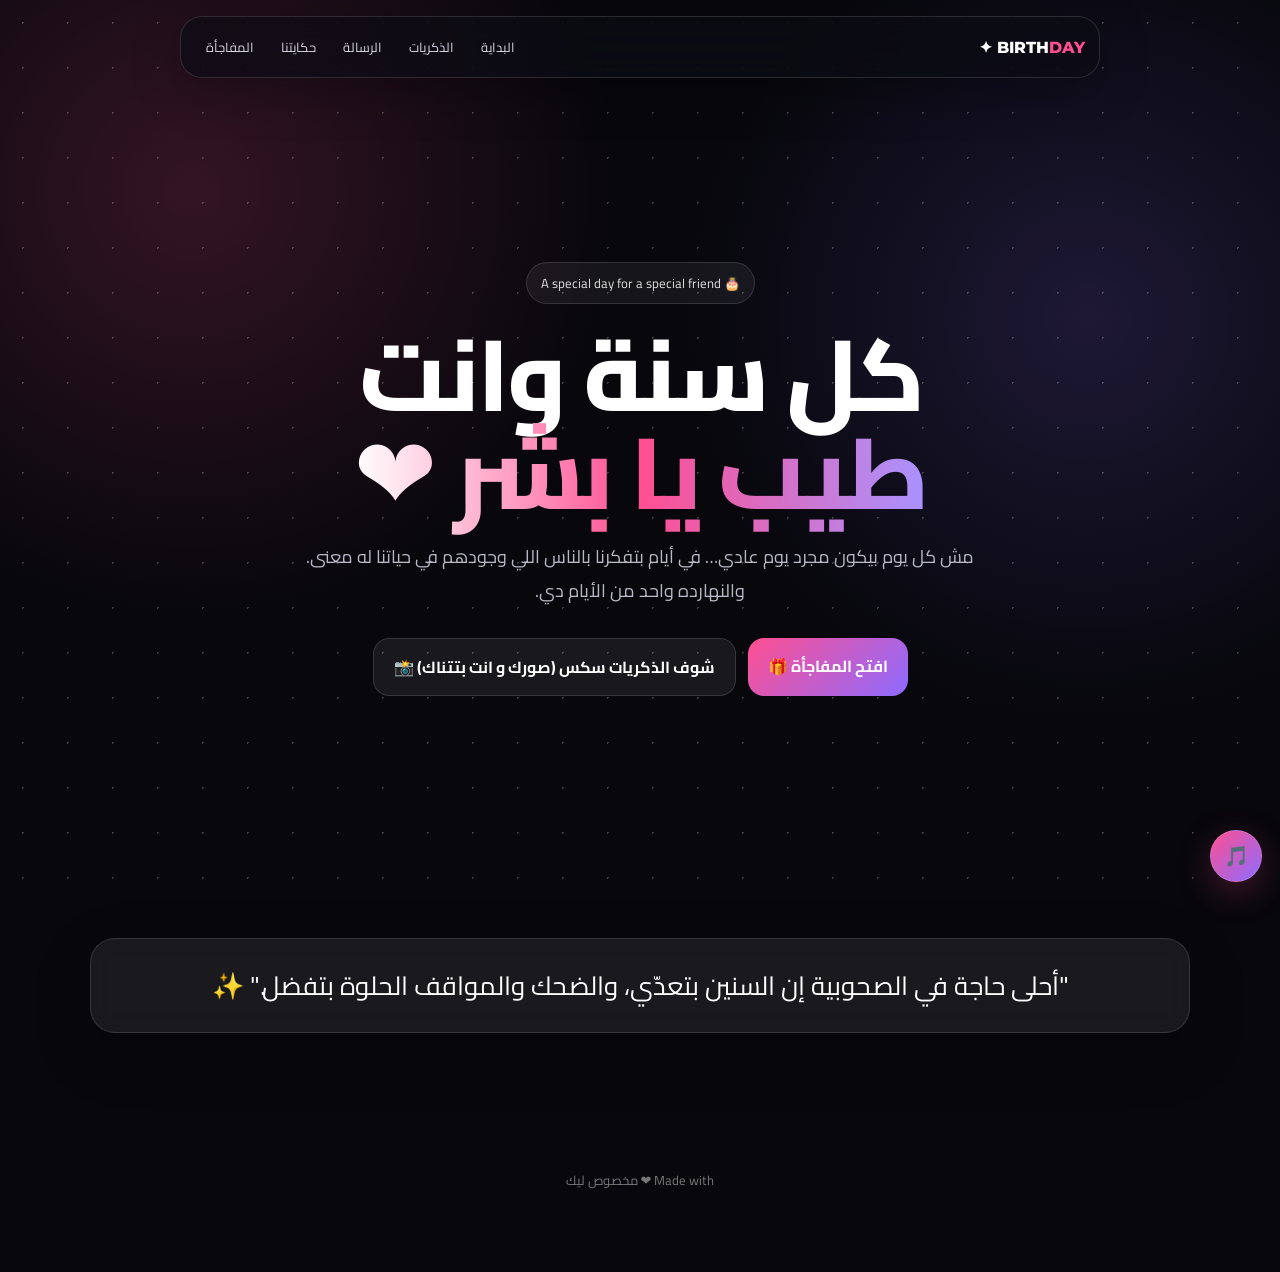
==== basher/index.html @ 3941251e "Add files via upload" ====
<!doctype html>
<html lang="ar" dir="rtl"><head><meta charset="utf-8"><meta name="viewport" content="width=device-width,initial-scale=1">
<title>عيد ميلاد سعيد ❤️</title><link rel="stylesheet" href="style.css"></head><body>
<nav class="nav"><a class="logo" href="index.html">BIRTH<span>DAY</span> ✦</a>
<div class="links"><a href="index.html">البداية</a><a href="memories.html">الذكريات</a><a href="message.html">الرسالة</a><a href="timeline.html">حكايتنا</a><a href="surprise.html">المفاجأة</a></div></nav>
<button class="music" id="music" title="تشغيل الأغنية">🎵</button>
<audio id="audio" loop src="audio/song.mp3"></audio>

<main><section class="hero"><div>
<div class="badge">🎂 A special day for a special friend</div>
<h1>كل سنة وانت<br><span class="gradient">طيب يا بشر ❤️</span></h1>
<p class="lead">مش كل يوم بيكون مجرد يوم عادي… في أيام بتفكرنا بالناس اللي وجودهم في حياتنا له معنى. والنهارده واحد من الأيام دي.</p>
<div class="btns"><a class="btn primary" href="surprise.html">افتح المفاجأة 🎁</a><a class="btn" href="memories.html">شوف الذكريات سكس (صورك و انت بتتناك) 📸</a></div>
</div></section>
<section class="section"><div class="card quote">"أحلى حاجة في الصحوبية إن السنين بتعدّي، والضحك والمواقف الحلوة بتفضل." ✨</div></section>
<footer>Made with ❤️ مخصوص ليك</footer></main>

<div class="modal" id="modal"><span class="close">×</span><img alt="صورة"></div>
<script src="script.js"></script></body></html>
---- basher/style.css ----
@import url('https://fonts.googleapis.com/css2?family=Cairo:wght@400;600;700;800&family=Montserrat:wght@500;700;800&display=swap');

:root{
  --bg:#07070c; --card:rgba(255,255,255,.075); --line:rgba(255,255,255,.13);
  --text:#fff; --muted:#b9b9c7; --accent:#ff4f91; --accent2:#8d6bff;
}
*{box-sizing:border-box;margin:0;padding:0}
html{scroll-behavior:smooth}
body{
  background:
    radial-gradient(circle at 15% 15%, rgba(255,79,145,.18), transparent 28%),
    radial-gradient(circle at 85% 25%, rgba(141,107,255,.17), transparent 28%),
    var(--bg);
  color:var(--text); font-family:Cairo,system-ui,sans-serif; min-height:100vh; overflow-x:hidden;
}
body:before{content:"";position:fixed;inset:0;pointer-events:none;opacity:.22;
background-image:radial-gradient(#fff 1px,transparent 1px);background-size:45px 45px}
a{color:inherit;text-decoration:none}
.nav{position:fixed;top:16px;left:50%;transform:translateX(-50%);width:min(920px,92%);
display:flex;align-items:center;justify-content:space-between;padding:10px 14px;
background:rgba(12,12,20,.7);backdrop-filter:blur(18px);border:1px solid var(--line);
border-radius:22px;z-index:20;box-shadow:0 12px 50px rgba(0,0,0,.3)}
.logo{font-weight:800;font-family:Montserrat;color:#fff}
.logo span{color:var(--accent)}
.links{display:flex;gap:5px;flex-wrap:wrap;justify-content:flex-end}
.links a{padding:8px 11px;border-radius:13px;color:#d9d9e4;font-size:13px}
.links a:hover,.links a.active{background:rgba(255,255,255,.09);color:#fff}
.music{
position:fixed;right:18px;bottom:18px;z-index:30;width:52px;height:52px;border-radius:50%;
border:1px solid var(--line);background:linear-gradient(135deg,var(--accent),var(--accent2));
color:#fff;font-size:20px;cursor:pointer;box-shadow:0 10px 35px rgba(255,79,145,.25)}
main{width:min(1100px,92%);margin:auto;padding-top:110px}
.hero{min-height:82vh;display:grid;place-items:center;text-align:center;position:relative}
.badge{display:inline-flex;gap:8px;align-items:center;padding:8px 14px;border:1px solid var(--line);
border-radius:999px;background:rgba(255,255,255,.06);color:#ddd;font-size:13px}
h1{font-size:clamp(45px,9vw,100px);line-height:.98;margin:22px 0 18px;font-weight:800;letter-spacing:-3px}
.gradient{background:linear-gradient(90deg,#fff,var(--accent),#a992ff);-webkit-background-clip:text;background-clip:text;color:transparent}
.lead{max-width:700px;margin:auto;color:var(--muted);font-size:18px;line-height:1.9}
.btns{display:flex;justify-content:center;gap:12px;flex-wrap:wrap;margin-top:30px}
.btn{padding:13px 20px;border-radius:16px;border:1px solid var(--line);background:rgba(255,255,255,.07);font-weight:700}
.btn.primary{background:linear-gradient(135deg,var(--accent),var(--accent2));border:0}
.btn:hover{transform:translateY(-2px)}
.section{padding:90px 0}
.section-title{text-align:center;font-size:clamp(28px,5vw,48px);margin-bottom:12px}
.section-sub{text-align:center;color:var(--muted);margin-bottom:36px}
.grid{display:grid;grid-template-columns:repeat(3,1fr);gap:18px}
.card{background:var(--card);border:1px solid var(--line);border-radius:25px;padding:22px;
backdrop-filter:blur(12px);box-shadow:0 20px 60px rgba(0,0,0,.2)}
.photo{overflow:hidden;padding:0;position:relative;cursor:pointer;aspect-ratio:4/5}
.photo img{width:100%;height:100%;object-fit:cover;display:block;transition:.6s}
.photo:hover img{transform:scale(1.07)}
.photo:after{content:"اضغط للتكبير";position:absolute;bottom:12px;right:12px;padding:5px 10px;
border-radius:999px;background:rgba(0,0,0,.55);font-size:11px}
.quote{font-size:26px;line-height:1.9;text-align:center}
.timeline{position:relative;max-width:780px;margin:auto}
.timeline:before{content:"";position:absolute;left:50%;top:0;bottom:0;width:2px;background:linear-gradient(var(--accent),var(--accent2))}
.event{width:calc(50% - 25px);margin-bottom:35px;position:relative}
.event:nth-child(odd){margin-right:auto}.event:nth-child(even){margin-left:auto}
.event:after{content:"";position:absolute;top:22px;width:13px;height:13px;border-radius:50%;
background:var(--accent);box-shadow:0 0 0 6px rgba(255,79,145,.15)}
.event:nth-child(odd):after{right:-32px}.event:nth-child(even):after{left:-32px}
.big-message{font-size:clamp(22px,4vw,38px);line-height:2;text-align:center}
.surprise{min-height:70vh;display:grid;place-items:center;text-align:center}
.gift{width:150px;height:120px;margin:35px auto;position:relative;cursor:pointer;animation:float 2.5s ease-in-out infinite}
.box{position:absolute;bottom:0;width:150px;height:90px;border-radius:12px;background:linear-gradient(135deg,#ff4f91,#8d6bff)}
.lid{position:absolute;top:12px;left:-8px;width:166px;height:35px;border-radius:10px;background:#ff5c9a}
.ribbon{position:absolute;left:62px;top:0;width:27px;height:120px;background:#ffd76b;opacity:.95}
.bow{position:absolute;top:-18px;left:49px;font-size:48px}
.hidden{display:none}
.reveal{animation:pop .8s ease forwards}
footer{padding:45px 0 80px;text-align:center;color:#777;font-size:13px}
.modal{position:fixed;inset:0;background:rgba(0,0,0,.88);z-index:50;display:none;place-items:center;padding:20px}
.modal.open{display:grid}.modal img{max-width:94vw;max-height:88vh;border-radius:18px;box-shadow:0 30px 100px #000}
.close{position:absolute;top:20px;right:25px;font-size:32px;cursor:pointer}
.confetti{position:fixed;top:-20px;width:9px;height:16px;z-index:60;animation:fall 3.2s linear forwards}
@keyframes float{50%{transform:translateY(-12px) rotate(1deg)}}
@keyframes pop{from{opacity:0;transform:scale(.75)}to{opacity:1;transform:scale(1)}}
@keyframes fall{to{transform:translateY(110vh) rotate(720deg);opacity:0}}
@media(max-width:760px){
 .links a{font-size:11px;padding:7px 8px}.logo{display:none}.nav{justify-content:center}
 main{padding-top:95px}.grid{grid-template-columns:1fr 1fr;gap:12px}.card{border-radius:18px}
 .timeline:before{left:8px}.event,.event:nth-child(even),.event:nth-child(odd){width:calc(100% - 32px);margin-left:32px;margin-right:0}
 .event:nth-child(odd):after,.event:nth-child(even):after{left:-31px;right:auto}
 h1{letter-spacing:-2px}.lead{font-size:15px}
}
@media(max-width:470px){.grid{grid-template-columns:1fr}}
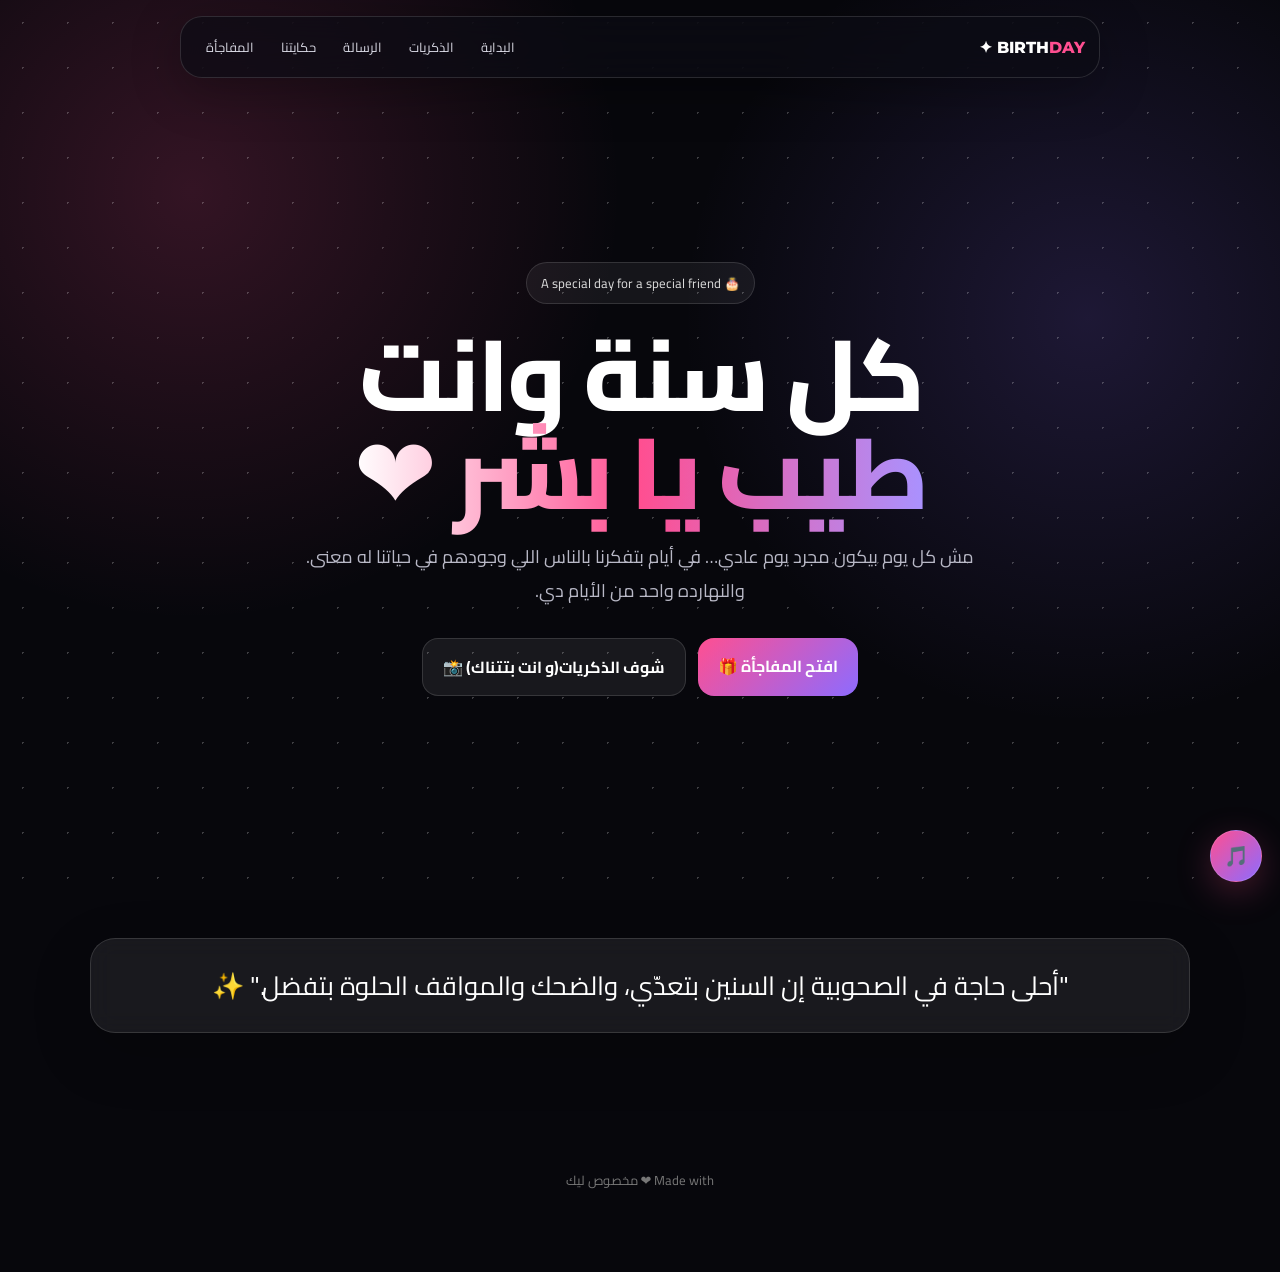
==== commit 27ef68ba: "Add files via upload" ====
--- a/basher/index.html
+++ b/basher/index.html
@@ -10,7 +10,7 @@
 <div class="badge">🎂 A special day for a special friend</div>
 <h1>كل سنة وانت<br><span class="gradient">طيب يا بشر ❤️</span></h1>
 <p class="lead">مش كل يوم بيكون مجرد يوم عادي… في أيام بتفكرنا بالناس اللي وجودهم في حياتنا له معنى. والنهارده واحد من الأيام دي.</p>
-<div class="btns"><a class="btn primary" href="surprise.html">افتح المفاجأة 🎁</a><a class="btn" href="memories.html">شوف الذكريات سكس (صورك و انت بتتناك) 📸</a></div>
+<div class="btns"><a class="btn primary" href="surprise.html">افتح المفاجأة 🎁</a><a class="btn" href="memories.html">شوف الذكريات(و انت بتتناك) 📸</a></div>
 </div></section>
 <section class="section"><div class="card quote">"أحلى حاجة في الصحوبية إن السنين بتعدّي، والضحك والمواقف الحلوة بتفضل." ✨</div></section>
 <footer>Made with ❤️ مخصوص ليك</footer></main>
